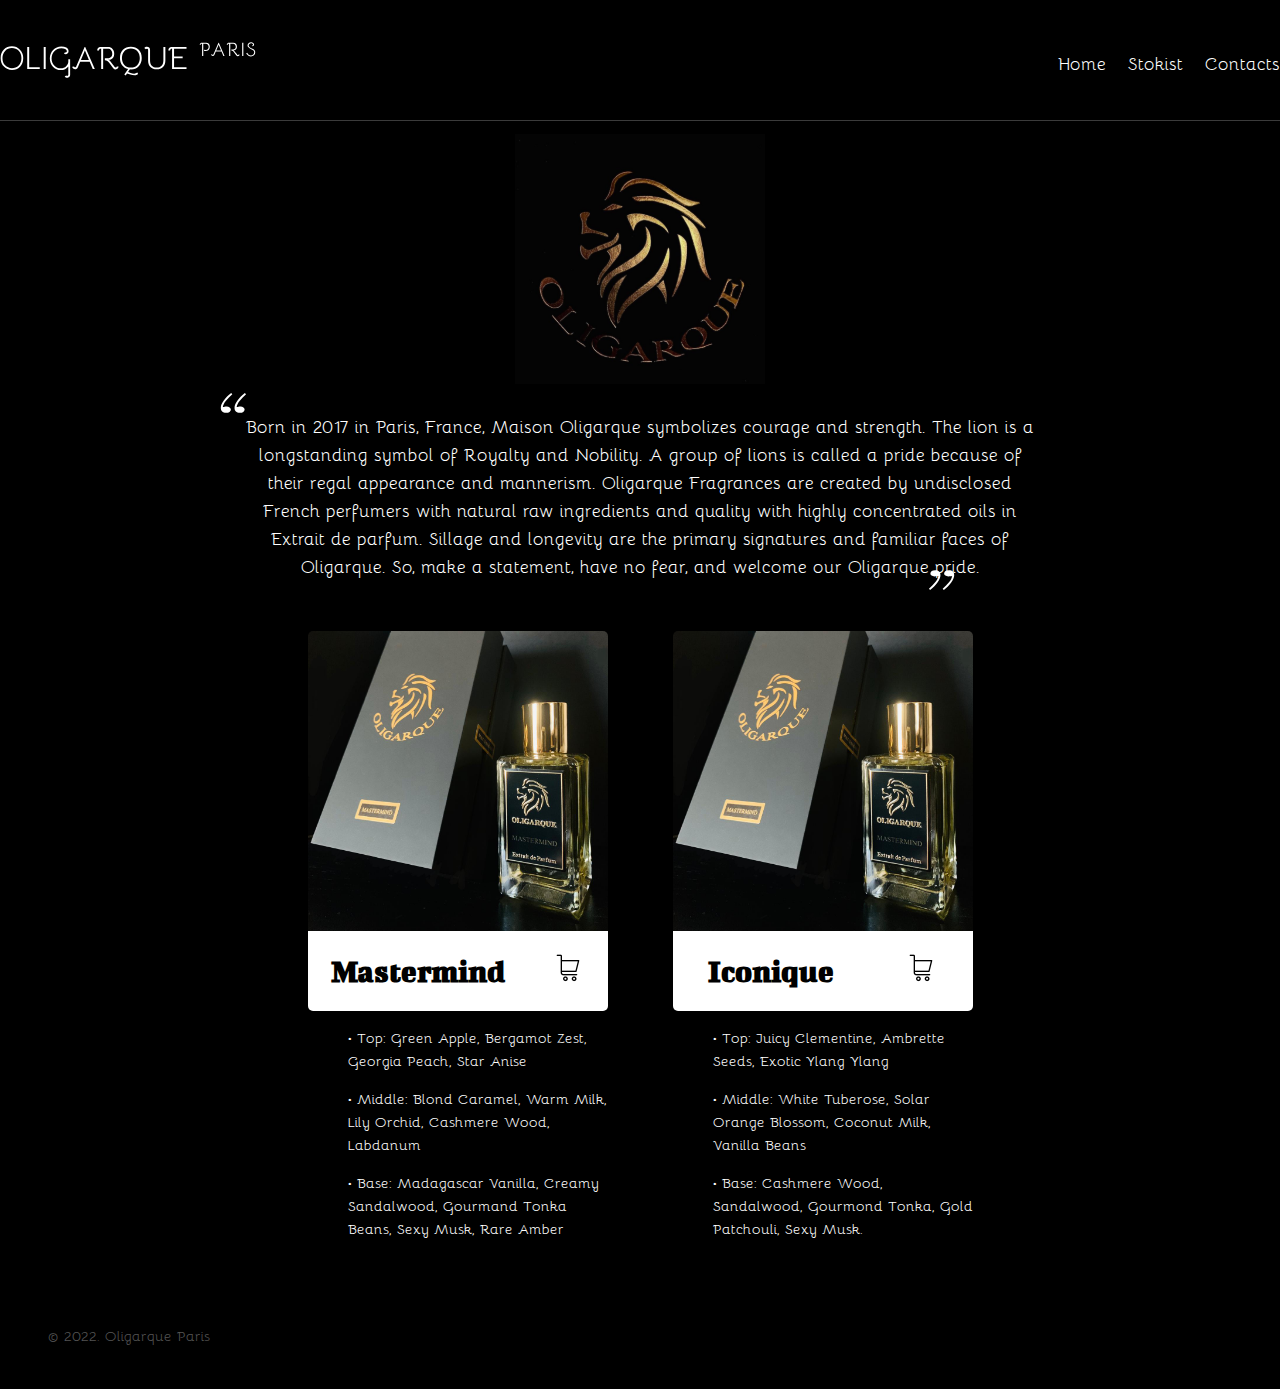
==== index.html @ 3bafde5a "first commit" ====
<!DOCTYPE html>
<html lang="en">

<head>
  <meta charset="UTF-8">
  <meta name="viewport" content="width=device-width, initial-scale=1.0">
  <link rel="stylesheet" href="./pages/index.css">
  <title>Oligarque Paris Perfumes</title>
</head>

<body class="wrapper">
  <div class="page">
    <header class="header">
      <img class="header__logo" src="./images/logo.svg" alt="logo">
      <div class="header__links">
        <!-- <a class="header__link header__link_active" href="#/">Ru</a> -->
        <a class="header__link" href="#/">Home</a>
        <a class="header__link" href="#/">Stokist</a>
        <a class="header__link" href="#/">Contacts</a>
      </div>
    </header>
    <main class="content">
      <img class="main-image" src="./images/lion.svg" alt="Oligarque perfumes logo">
      <section class="description page__description">
        Born in 2017 in Paris, France, Maison Oligarque symbolizes courage and strength.
        The lion is a longstanding symbol of Royalty and Nobility. A group of lions is called a pride because of their
        regal appearance and mannerism.
        Oligarque Fragrances are created by undisclosed French perfumers with natural raw ingredients and quality with
        highly concentrated oils in Extrait de parfum.
        Sillage and longevity are the primary signatures and familiar faces of Oligarque.
        So, make a statement, have no fear, and welcome our Oligarque pride.
      </section>
      <section class="gallery">
        <!-- <div class="gallery__item">
          <img class="gallery__image" src="./images/item1.jpg" alt="romanov perfume">
          <div class="gallery__item-content">
            <h2 class="gallery__item-title">Romanov</h2>
            <a href="https://dorperfumes.com"><img class="gallery__cart" src="./images/cart.svg" alt="cart"></a>
          </div>
          <ul class="gallery__list">
            <li class="gallery__list-item">
              • Top: Juniper Berries, Bergamot, Orange Blossom
            </li>
            <li class="gallery__list-item">
              • Middle: Turkish Rose, Labdanum, Jasmin
            </li>
            <li class="gallery__list-item">
              • Base: Tahitian Vetiver, Patchouli, Musk, Tonka Bean, Amber, Sandalwood, Birch
            </li>
          </ul>
        </div> -->
        <!-- <div class="gallery__item">
          <img class="gallery__image" src="./images/item2.png" alt="romanov perfume">
          <div class="gallery__item-content">
            <h2 class="gallery__item-title">Mogul</h2>
            <a href="https://dorperfumes.com"><img class="gallery__cart" src="./images/cart.svg" alt="cart"></a>
          </div>
          <ul class="gallery__list">
            <li class="gallery__list-item">
              • Top: Juniper Berries, Bergamot, Orange Blossom
            </li>
            <li class="gallery__list-item">
              • Middle: Saffron, Ambergris, Tahitian Vetiver
            </li>
            <li class="gallery__list-item">
              • Base: Oakmass, Samdalwood, Musc, Amber, Precious Oud, Woody Notes
            </li>
          </ul>
        </div> -->
        <div class="gallery__item">
          <img class="gallery__image" src="./images/item3.jpg" alt="romanov perfume">
          <div class="gallery__item-content">
            <h2 class="gallery__item-title">Mastermind</h2>
            <a href="https://dorperfumes.com"><img class="gallery__cart" src="./images/cart.svg" alt="cart"></a>
          </div>
          <ul class="gallery__list">
            <li class="gallery__list-item">
              • Top: Green Apple, Bergamot Zest, Georgia Peach, Star Anise
            </li>
            <li class="gallery__list-item">
              • Middle: Blond Caramel, Warm Milk, Lily Orchid, Cashmere Wood, Labdanum
            </li>
            <li class="gallery__list-item">
              • Base: Madagascar Vanilla, Creamy Sandalwood, Gourmand Tonka Beans, Sexy Musk, Rare Amber
            </li>
          </ul>
        </div>
        <div class="gallery__item">
          <img class="gallery__image" src="./images/item3.jpg" alt="romanov perfume">
          <div class="gallery__item-content">
            <h2 class="gallery__item-title">Iconique</h2>
            <a href="https://dorperfumes.com"><img class="gallery__cart" src="./images/cart.svg" alt="cart"></a>
          </div>
          <ul class="gallery__list">
            <li class="gallery__list-item">
              • Top: Juicy Clementine, Ambrette Seeds, Exotic Ylang Ylang
            </li>
            <li class="gallery__list-item">
              • Middle: White Tuberose, Solar Orange Blossom, Coconut Milk, Vanilla Beans
            </li>
            <li class="gallery__list-item">
              • Base: Cashmere Wood, Sandalwood, Gourmond Tonka, Gold Patchouli, Sexy Musk.
            </li>
          </ul>
        </div>
      </section>
    </main>
    <footer class="footer page__footer">
      <p class="footer__author">&COPY; 2022. Oligarque Paris</p>
    </footer>
  </div>
</body>

</html>
---- pages/index.css ----
@import url(../vendor/normalize.css);
@import url(../fonts/fonts.css);
@import url(../blocks/wrapper/wrapper.css);
@import url(../blocks/page/page.css);
@import url(../blocks/page/__footer/page__footer.css);
@import url(../blocks/header/header.css);
@import url(../blocks/header/__logo/header__logo.css);
@import url(../blocks/header/__links/header__links.css);
@import url(../blocks/header/__link/header__link.css);
@import url(../blocks/header/__link/_active/header__link_active.css);
@import url(../blocks/footer/footer.css);
@import url(../blocks/footer/__links/footer__links.css);
@import url(../blocks/footer/__link/footer__link.css);
@import url(../blocks/footer/__author/footer__author.css);
@import url(../blocks/main-image/main-image.css);
@import url(../blocks/description/description.css);
@import url(../blocks/content/content.css);
@import url(../blocks/gallery/gallery.css);
@import url(../blocks/gallery/__cart/gallery__cart.css);
@import url(../blocks/gallery/__image/gallery__image.css);
@import url(../blocks/gallery/__item-content/gallery__item-content.css);
@import url(../blocks/gallery/__item-title/gallery__item-title.css);
@import url(../blocks/gallery/__item/gallery__item.css);
@import url(../blocks/gallery/__list/gallery__list.css);
@import url(../blocks/gallery/__list-item/gallery__list-item.css);

.grid {
  display: grid;
  grid-template: repeat(3, 1fr) / repeat(3, 1fr);
  /*   grid-auto-flow: 100px; */
  gap: 20px 20px;
  justify-content: center;
  align-items: center;
  grid-auto-flow: dense;
  /* width: 1000px; */
  background-color: #8c6787;
  height: 100%;
}

.el {
  border: 1px solid red;
  margin: 0;
  padding: 0;
}

html,
body {
  /* height: 100%; */
  margin: 0;
}

.button {
  padding: 10px;
  margin: 20px auto;
  font-weight: 700;
}
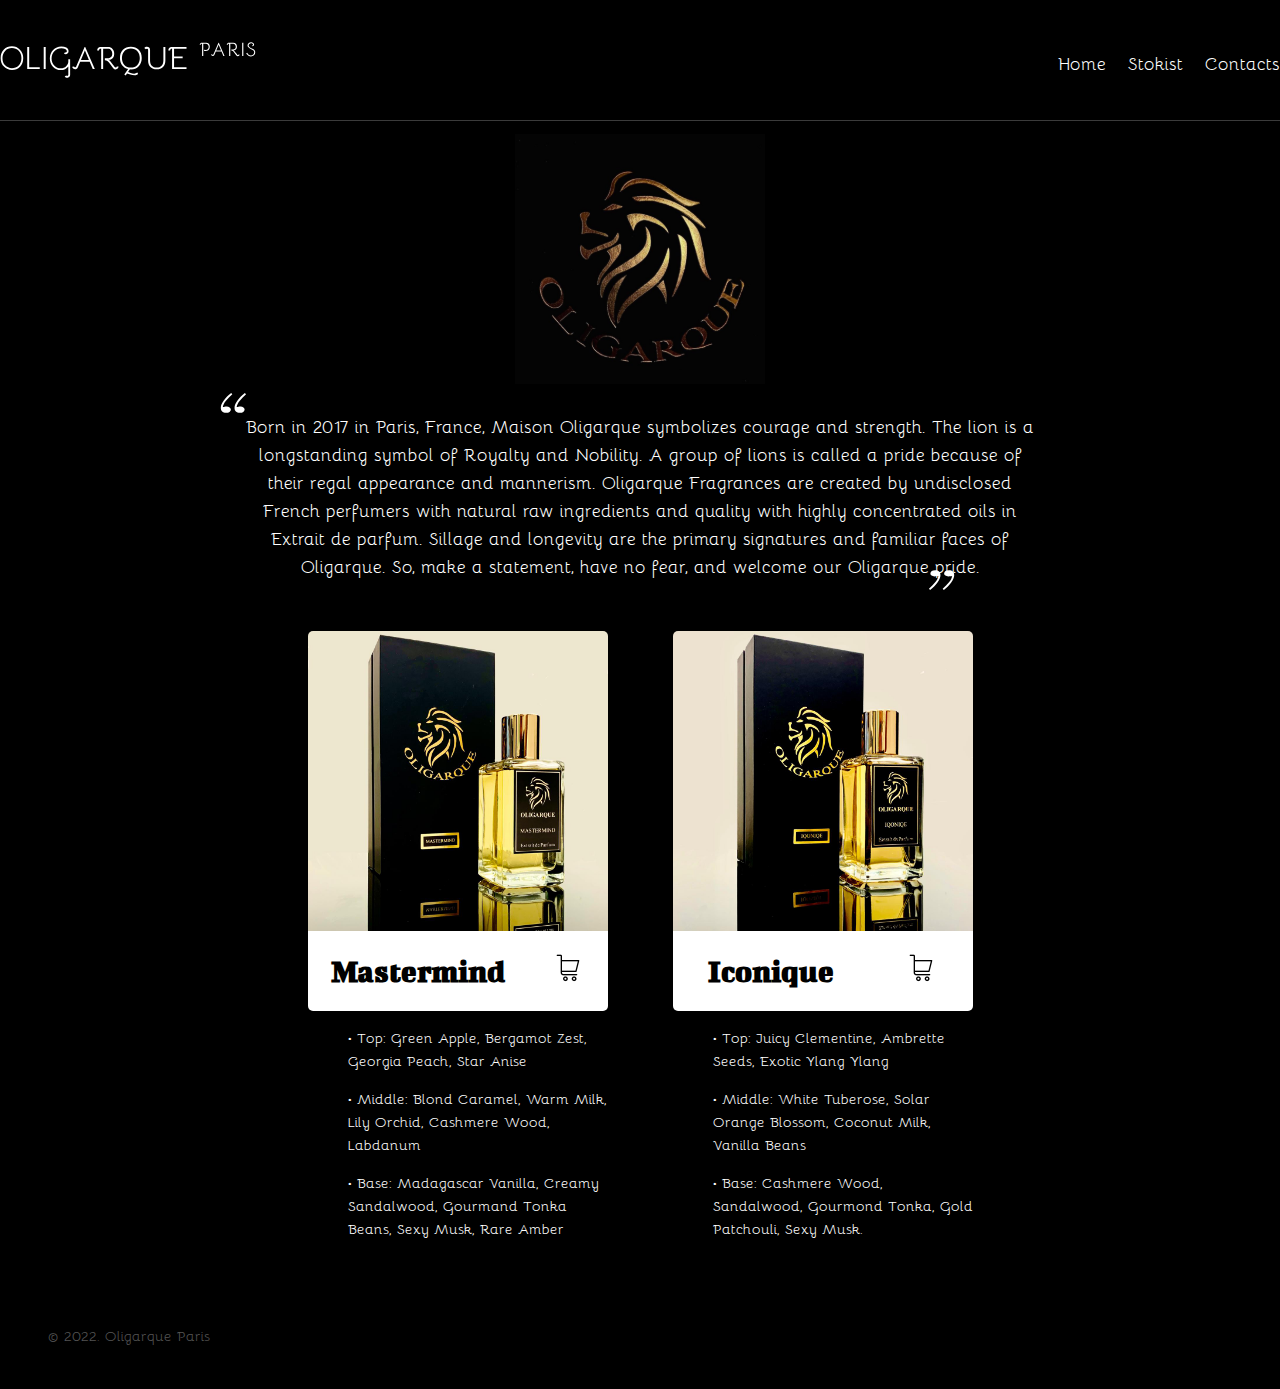
==== commit 7a35c0ce: "add favicon" ====
--- a/index.html
+++ b/index.html
@@ -4,6 +4,7 @@
 <head>
   <meta charset="UTF-8">
   <meta name="viewport" content="width=device-width, initial-scale=1.0">
+  <link rel="icon" href="./favicon.ico" />
   <link rel="stylesheet" href="./pages/index.css">
   <title>Oligarque Paris Perfumes</title>
 </head>
@@ -68,7 +69,7 @@
           </ul>
         </div> -->
         <div class="gallery__item">
-          <img class="gallery__image" src="./images/item3.jpg" alt="romanov perfume">
+          <img class="gallery__image" src="./images/item4.jpeg" alt="Mastermind perfume">
           <div class="gallery__item-content">
             <h2 class="gallery__item-title">Mastermind</h2>
             <a href="https://dorperfumes.com"><img class="gallery__cart" src="./images/cart.svg" alt="cart"></a>
@@ -86,7 +87,7 @@
           </ul>
         </div>
         <div class="gallery__item">
-          <img class="gallery__image" src="./images/item3.jpg" alt="romanov perfume">
+          <img class="gallery__image" src="./images/item5.jpeg" alt="Iconique perfume">
           <div class="gallery__item-content">
             <h2 class="gallery__item-title">Iconique</h2>
             <a href="https://dorperfumes.com"><img class="gallery__cart" src="./images/cart.svg" alt="cart"></a>
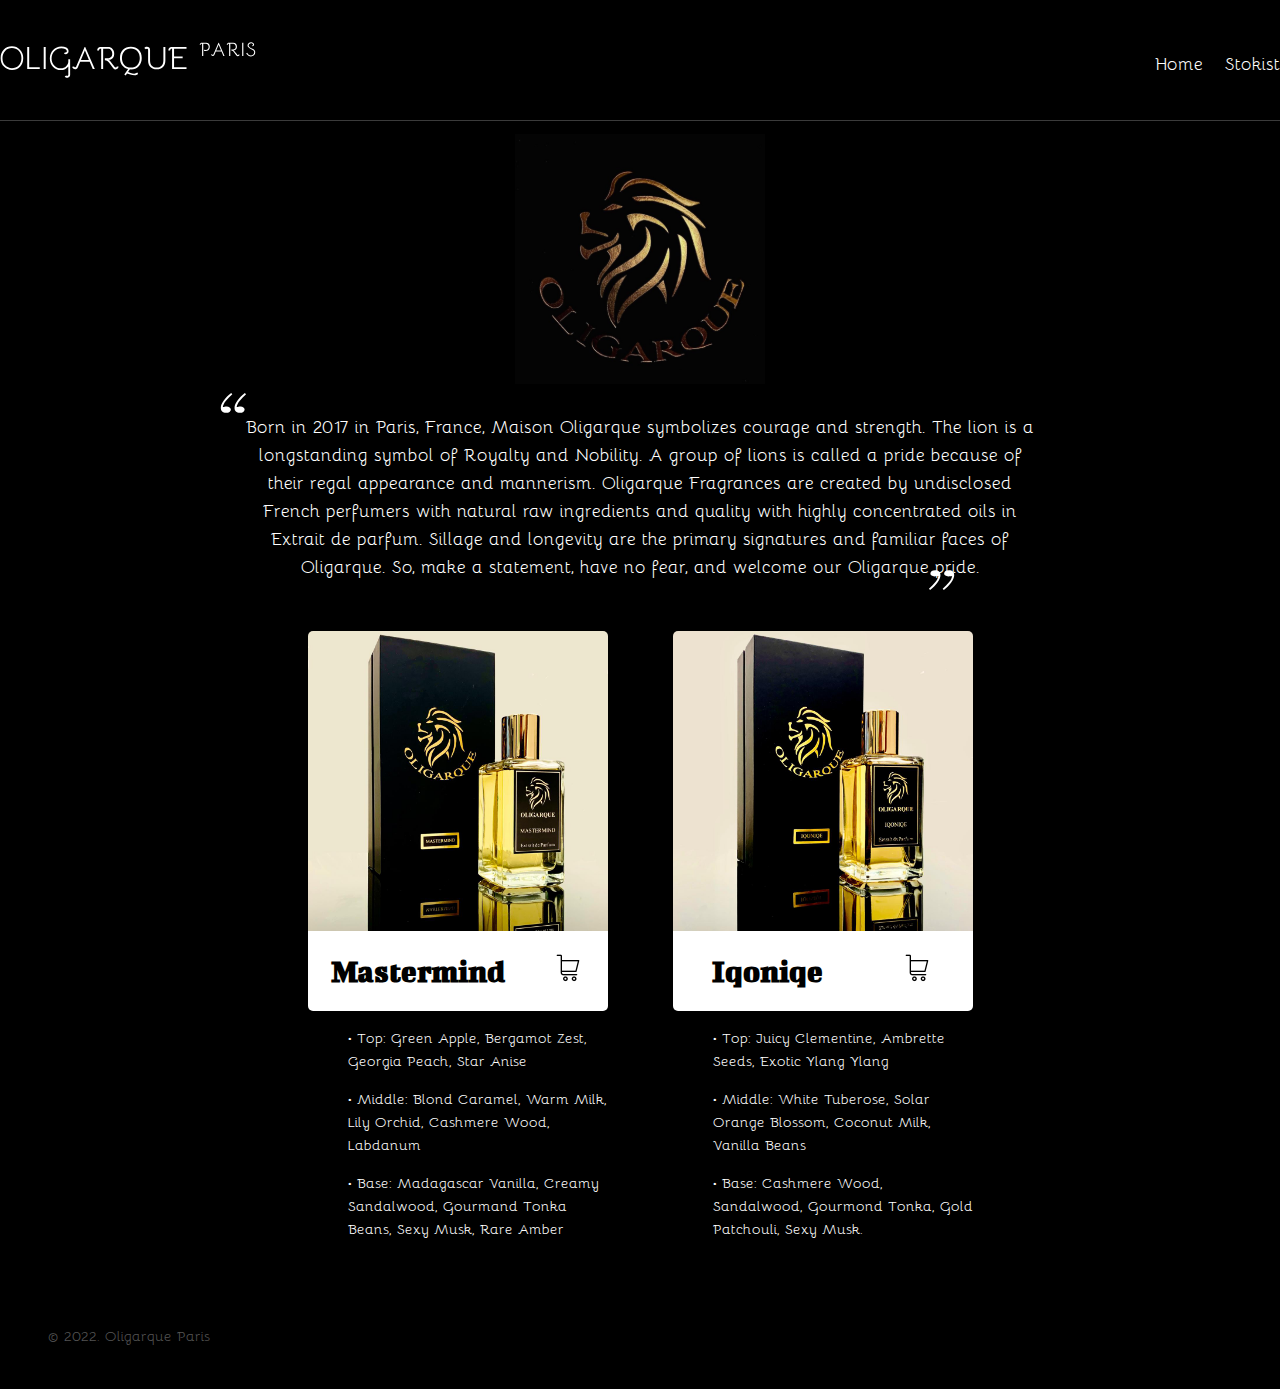
==== commit 5d217b18: "add new page + some fixes" ====
--- a/index.html
+++ b/index.html
@@ -15,9 +15,9 @@
       <img class="header__logo" src="./images/logo.svg" alt="logo">
       <div class="header__links">
         <!-- <a class="header__link header__link_active" href="#/">Ru</a> -->
-        <a class="header__link" href="#/">Home</a>
-        <a class="header__link" href="#/">Stokist</a>
-        <a class="header__link" href="#/">Contacts</a>
+        <a class="header__link" href="/">Home</a>
+        <a class="header__link" href="/stokist.html">Stokist</a>
+        <!-- <a class="header__link" href="#/">Contacts</a> -->
       </div>
     </header>
     <main class="content">
@@ -89,7 +89,7 @@
         <div class="gallery__item">
           <img class="gallery__image" src="./images/item5.jpeg" alt="Iconique perfume">
           <div class="gallery__item-content">
-            <h2 class="gallery__item-title">Iconique</h2>
+            <h2 class="gallery__item-title">Iqoniqe</h2>
             <a href="https://dorperfumes.com"><img class="gallery__cart" src="./images/cart.svg" alt="cart"></a>
           </div>
           <ul class="gallery__list">
--- a/pages/index.css
+++ b/pages/index.css
@@ -24,6 +24,15 @@
 @import url(../blocks/gallery/__list/gallery__list.css);
 @import url(../blocks/gallery/__list-item/gallery__list-item.css);
 
+
+.page_stokist {
+  color: white;
+  background-color: black;
+}
+
+.gallery__list-item a {
+  color: white;
+}
 .grid {
   display: grid;
   grid-template: repeat(3, 1fr) / repeat(3, 1fr);
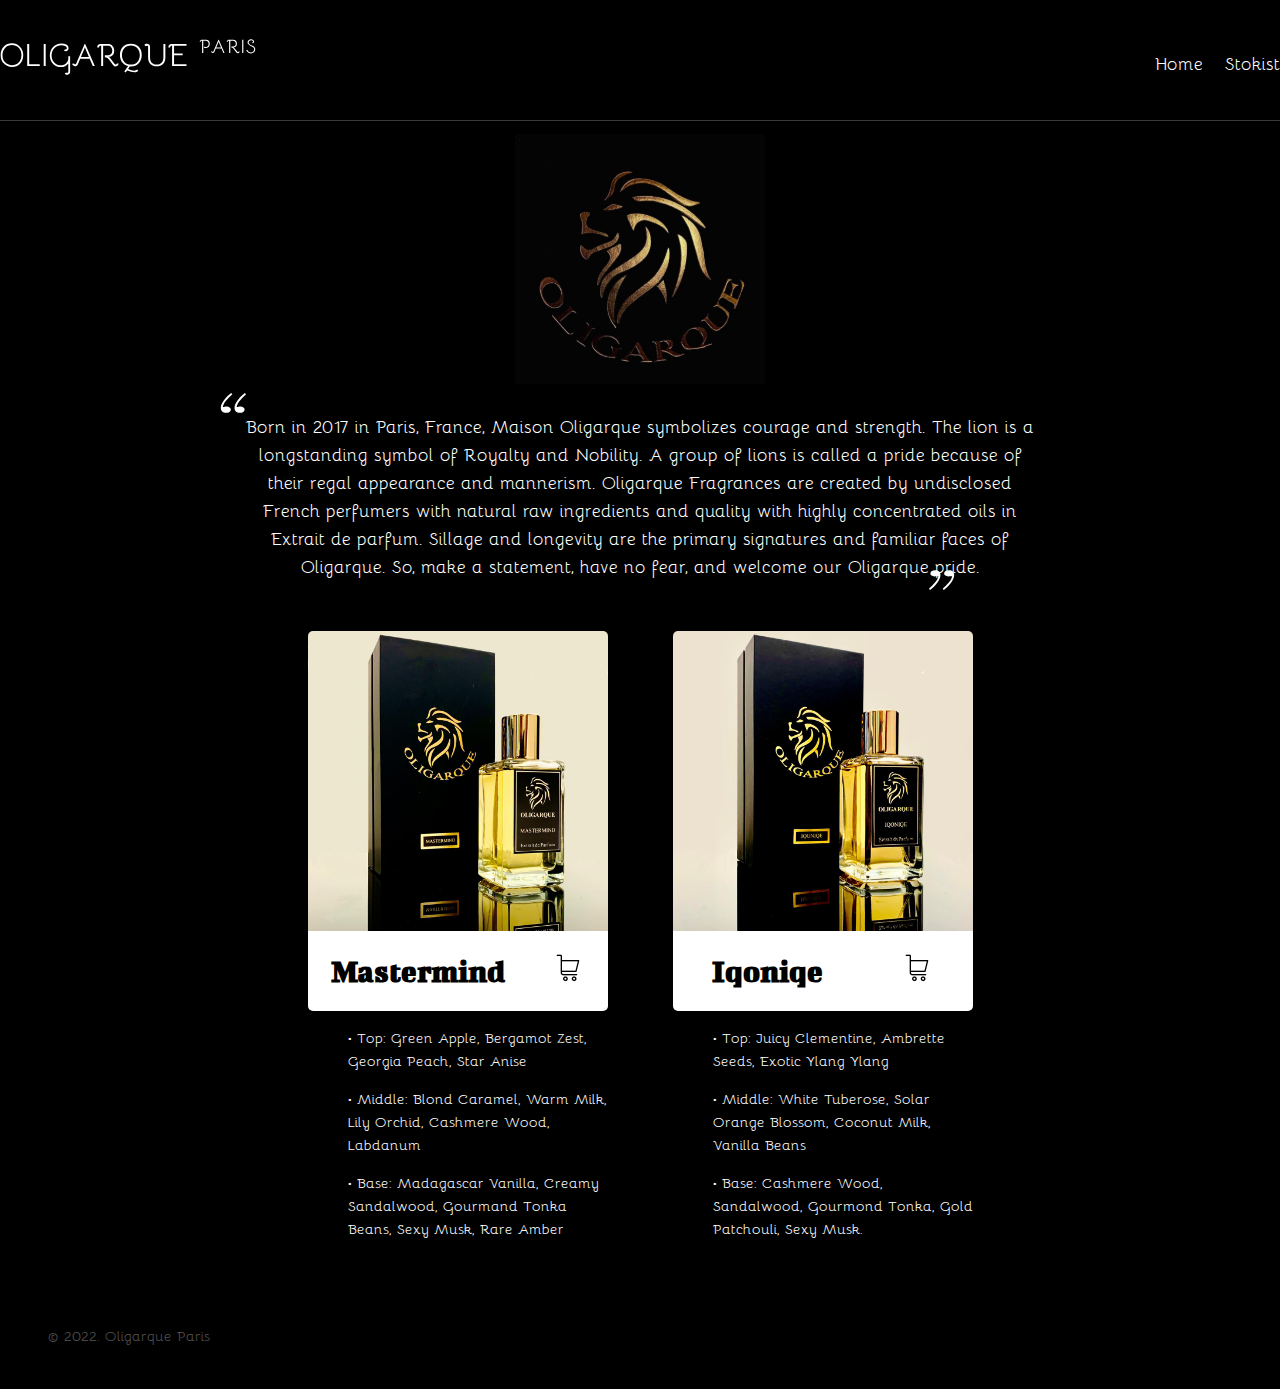
==== commit 9e9aa33c: "update logo" ====
--- a/index.html
+++ b/index.html
@@ -12,7 +12,7 @@
 <body class="wrapper">
   <div class="page">
     <header class="header">
-      <img class="header__logo" src="./images/logo.svg" alt="logo">
+      <a href="/"><img class="header__logo" src="./images/logo.svg" alt="logo"></a>
       <div class="header__links">
         <!-- <a class="header__link header__link_active" href="#/">Ru</a> -->
         <a class="header__link" href="/">Home</a>
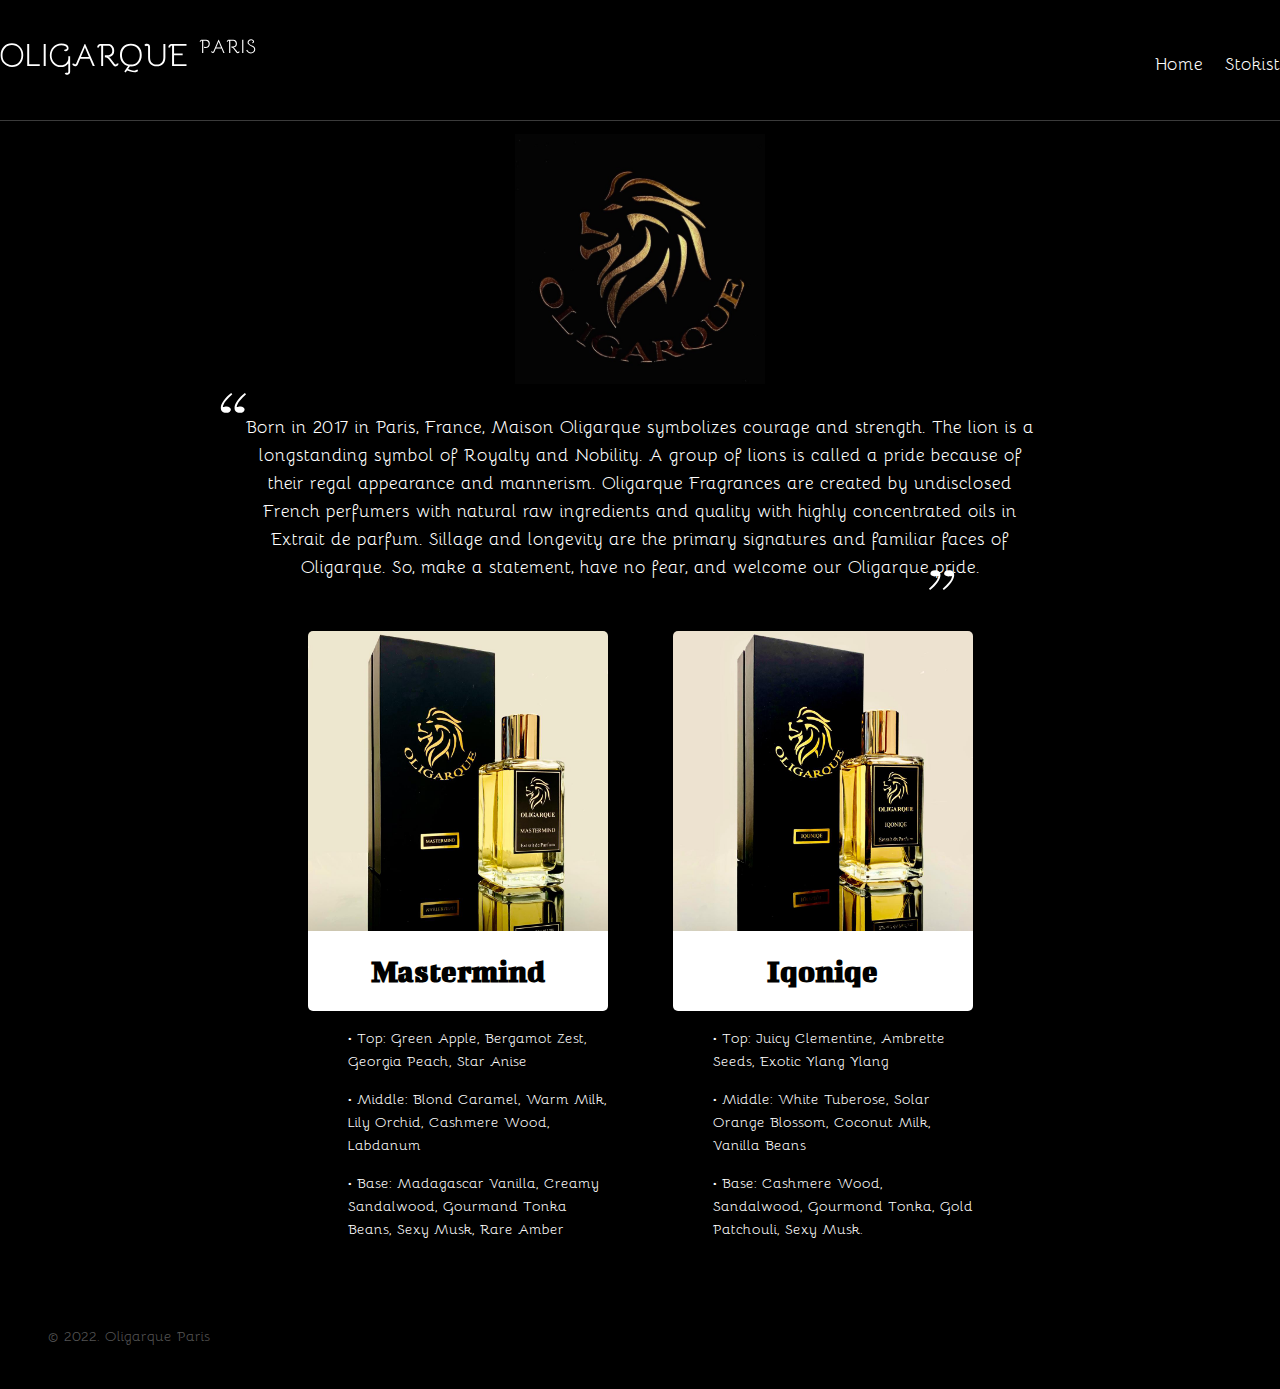
==== commit a0876628: "minor fix" ====
--- a/index.html
+++ b/index.html
@@ -72,7 +72,7 @@
           <img class="gallery__image" src="./images/item4.jpeg" alt="Mastermind perfume">
           <div class="gallery__item-content">
             <h2 class="gallery__item-title">Mastermind</h2>
-            <a href="https://dorperfumes.com"><img class="gallery__cart" src="./images/cart.svg" alt="cart"></a>
+            <!-- <a href="https://dorperfumes.com"><img class="gallery__cart" src="./images/cart.svg" alt="cart"></a> -->
           </div>
           <ul class="gallery__list">
             <li class="gallery__list-item">
@@ -90,7 +90,7 @@
           <img class="gallery__image" src="./images/item5.jpeg" alt="Iconique perfume">
           <div class="gallery__item-content">
             <h2 class="gallery__item-title">Iqoniqe</h2>
-            <a href="https://dorperfumes.com"><img class="gallery__cart" src="./images/cart.svg" alt="cart"></a>
+            <!-- <a href="https://dorperfumes.com"><img class="gallery__cart" src="./images/cart.svg" alt="cart"></a> -->
           </div>
           <ul class="gallery__list">
             <li class="gallery__list-item">
--- a/pages/index.css
+++ b/pages/index.css
@@ -25,11 +25,14 @@
 @import url(../blocks/gallery/__list-item/gallery__list-item.css);
 
 
-.page_stokist {
+.page_stokist-content {
   color: white;
   background-color: black;
 }
-
+.page_stokist-heading {
+  border: 1px dotted white;
+  padding: 15px;
+}
 .gallery__list-item a {
   color: white;
 }
